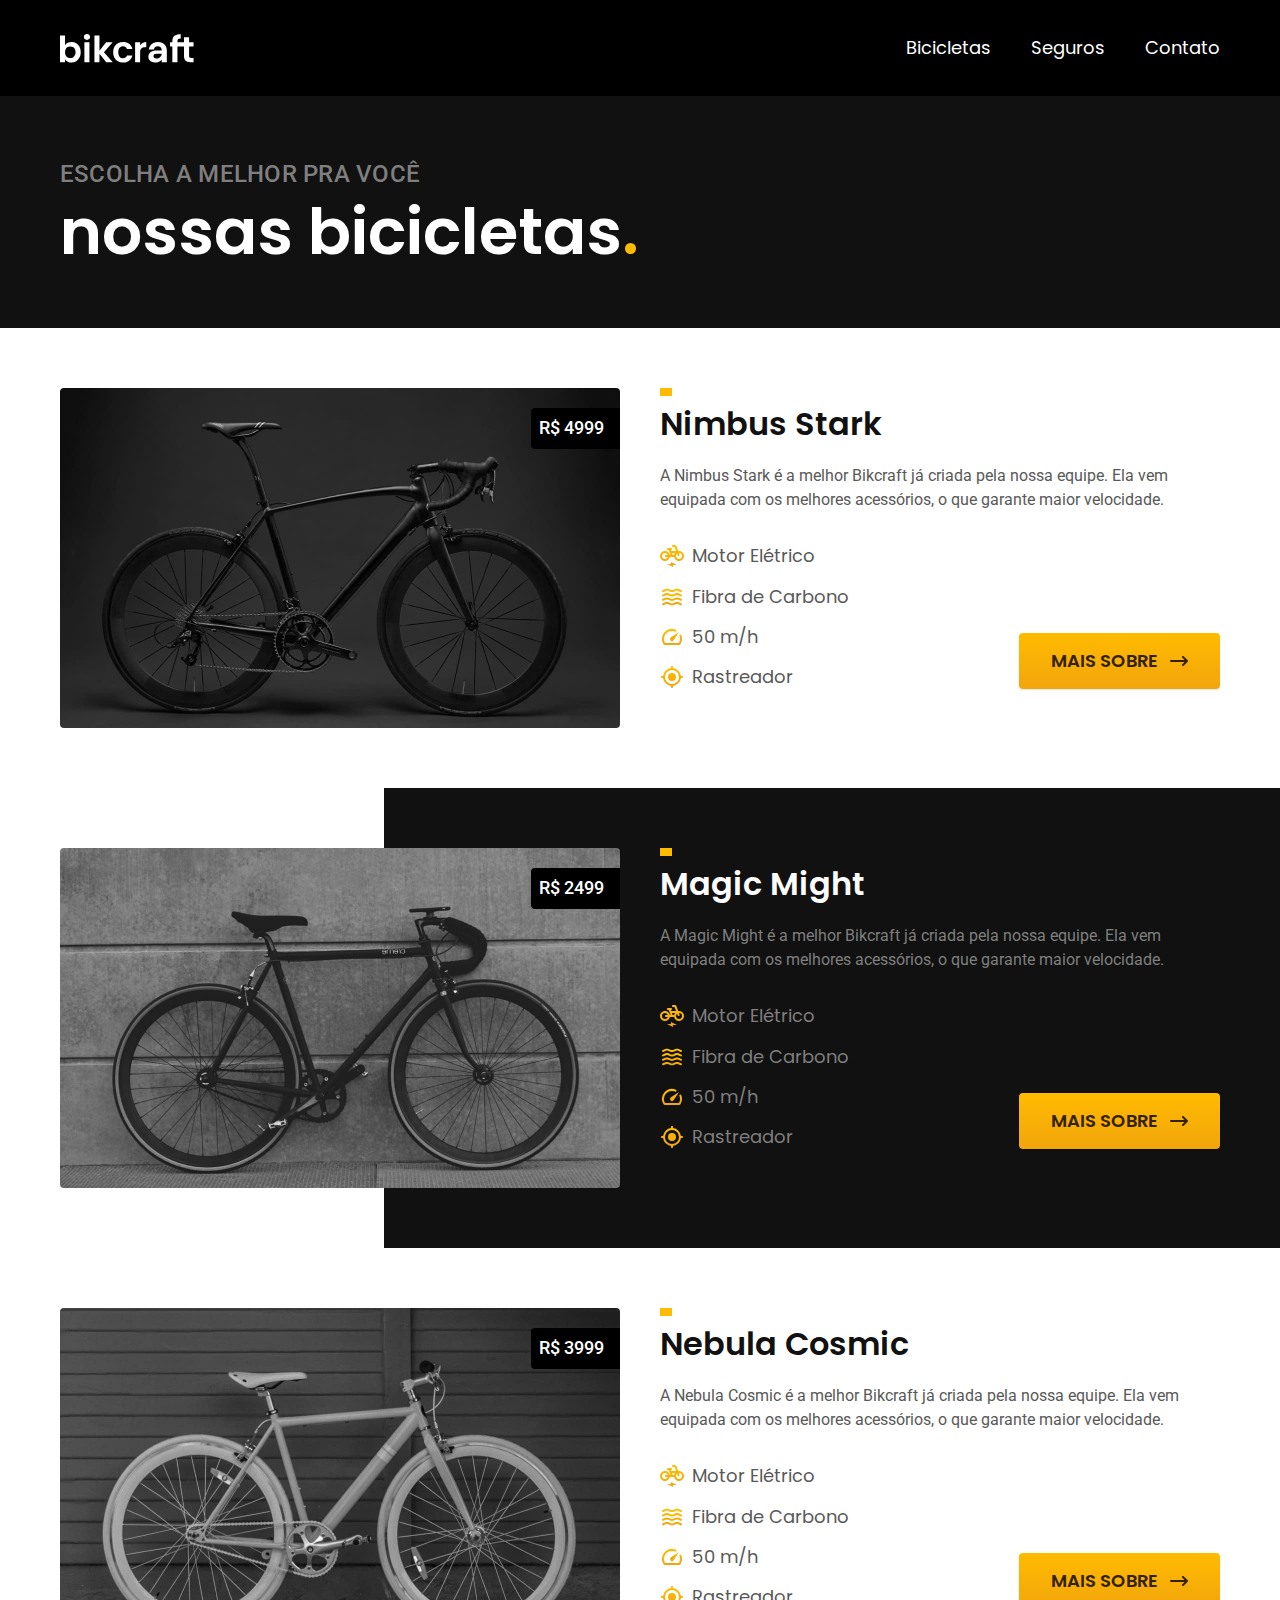
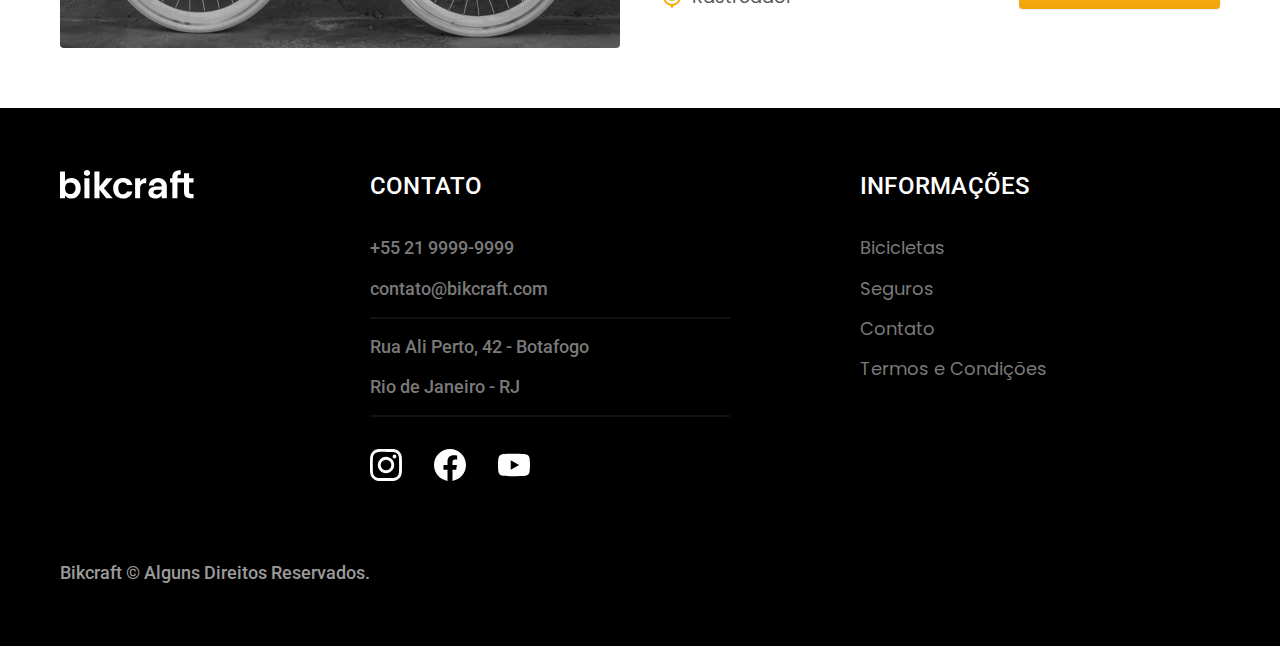
==== bicicletas.html @ 5fd65c80 "html e css" ====
<!DOCTYPE html>
<html lang="pt-BR">

<head>
  <meta charset="UTF-8">
  <meta name="viewport" content="width=device-width, initial-scale=1.0">
  <title>Bicicletas | Bikcraft</title>
  <meta name="description" content="Termos e Condições">

  <link rel="stylesheet" href="./css/style.css">

  <link rel="preconnect" href="https://fonts.googleapis.com">
  <link rel="preconnect" href="https://fonts.gstatic.com" crossorigin>
  <link href="https://fonts.googleapis.com/css2?family=Merriweather:ital,wght@1,900&family=Poppins:wght@400;600&family=Roboto:wght@400;500&display=swap" rel="stylesheet">
</head>

<body id="bicicletas">
  <header class="header-bg">
    <div class="header container">
      <a href="./"><img src="./img/bikcraft.svg" alt="Bikcraft"></a>
      <nav aria-label="primaria">
        <ul class="header-menu font-1-m cor-0">
          <li><a href="./bicicletas.html">Bicicletas</a></li>
          <li><a href="./seguros.html">Seguros</a></li>
          <li><a href="./contato.html">Contato</a></li>
        </ul>
      </nav>
    </div>
  </header>

  <main>
    <div class="titulo-bg">
      <div class="titulo container">
        <p class="font-2-l-b cor-5">Escolha a melhor pra você</p>
        <h1 class="font-1-xxl cor-0">nossas bicicletas<span class="cor-p1">.</span></h1>
      </div>
    </div>

    <div class="bicicletas container">
      <div class="bicicletas-imagem">
        <img src="./img/bicicletas/nimbus.jpg" alt="Bicicleta Preta">
        <span class="font-2-m cor-0">R$ 4999</span>
      </div>
      <div class="bicicletas-conteudo">
        <h2 class="font-1-xl">Nimbus Stark</h2>
        <p class="font-2-s cor-8">A Nimbus Stark é a melhor Bikcraft já criada pela nossa equipe. Ela vem equipada com os melhores acessórios, o que garante maior velocidade.</p>
        <ul class="font-1-m cor-8">
          <li>
            <img src="./img/icones/eletrica.svg" alt="">
            Motor Elétrico
          </li>
          <li>
            <img src="./img/icones/carbono.svg" alt="">
            Fibra de Carbono
          </li>
          <li>
            <img src="./img/icones/velocidade.svg" alt="">
            50 m/h
          </li>
          <li>
            <img src="./img/icones/rastreador.svg" alt="">
            Rastreador
          </li>
        </ul>
        <a class="botao seta" href="./bicicletas/nimbus.html">Mais Sobre</a>
      </div>
    </div>

    <div class="bicicletas-bg">
      <div class="bicicletas container">
        <div class="bicicletas-imagem">
          <img src="./img/bicicletas/magic.jpg" alt="Bicicleta Preta">
          <span class="font-2-m cor-0">R$ 2499</span>
        </div>
        <div class="bicicletas-conteudo">
          <h2 class="font-1-xl cor-0">Magic Might</h2>
          <p class="font-2-s cor-5">A Magic Might é a melhor Bikcraft já criada pela nossa equipe. Ela vem equipada com os melhores acessórios, o que garante maior velocidade.</p>
          <ul class="font-1-m cor-5">
            <li>
              <img src="./img/icones/eletrica.svg" alt="">
              Motor Elétrico
            </li>
            <li>
              <img src="./img/icones/carbono.svg" alt="">
              Fibra de Carbono
            </li>
            <li>
              <img src="./img/icones/velocidade.svg" alt="">
              50 m/h
            </li>
            <li>
              <img src="./img/icones/rastreador.svg" alt="">
              Rastreador
            </li>
          </ul>
        <a class="botao seta" href="./bicicletas/magic.html">Mais Sobre</a>
        </div>
      </div>
    </div>

    <div class="bicicletas container">
      <div class="bicicletas-imagem">
        <img src="./img/bicicletas/nebula.jpg" alt="Bicicleta Preta">
        <span class="font-2-m cor-0">R$ 3999</span>
      </div>
      <div class="bicicletas-conteudo">
        <h2 class="font-1-xl">Nebula Cosmic</h2>
        <p class="font-2-s cor-8">A Nebula Cosmic é a melhor Bikcraft já criada pela nossa equipe. Ela vem equipada com os melhores acessórios, o que garante maior velocidade.</p>
        <ul class="font-1-m cor-8">
          <li>
            <img src="./img/icones/eletrica.svg" alt="">
            Motor Elétrico
          </li>
          <li>
            <img src="./img/icones/carbono.svg" alt="">
            Fibra de Carbono
          </li>
          <li>
            <img src="./img/icones/velocidade.svg" alt="">
            50 m/h
          </li>
          <li>
            <img src="./img/icones/rastreador.svg" alt="">
            Rastreador
          </li>
        </ul>
        <a class="botao seta" href="./bicicletas/nebula.html">Mais Sobre</a>
      </div>
    </div>
  </main>

  <footer class="footer-bg">
    <div class="footer container">
      <img src="./img/bikcraft.svg" alt="Bikcraft">
      <div class="footer-contato">
        <h3 class="font-2-l-b cor-0">Contato</h3>
        <ul class="font-2-m cor-5">
          <li><a href="tel:+55 2199999999">+55 21 9999-9999</a></li>
          <li><a href="mailto:contato@bikcraft.com">contato@bikcraft.com</a></li>
          <li>Rua Ali Perto, 42 - Botafogo</li>
          <li>Rio de Janeiro - RJ</li>
        </ul>
        <div class="footer-redes">
          <a href="./">
            <img src="./img/redes/instagram.svg" alt="Instagram">
          </a>
          <a href="./">
            <img src="./img/redes/facebook.svg" alt="Facebook">
          </a>
          <a href="./">
            <img src="./img/redes/youtube.svg" alt="Youtube">
          </a>
        </div>
      </div>
      <div class="footer-informacoes">
        <h3 class="font-2-l-b cor-0">Informações</h3>
        <nav>
          <ul class="font-1-m cor-5">
            <li><a href="./bicicletas.html">Bicicletas</a></li>
            <li><a href="./seguros.html">Seguros</a></li>
            <li><a href="./contato.html">Contato</a></li>
            <li><a href="./termos.html">Termos e Condições</a></li>
          </ul>
        </nav>
      </div>
      <p class="footer-copy font-2-m cor-6">Bikcraft © Alguns Direitos Reservados.</p>
    </div>

  </footer>

</body>

</html>
---- css/style.css ----
@import "./global/global.css";
@import "./utilidades/tipografia.css";
@import "./utilidades/cores.css";

@import "./global/header.css";
@import "./global/footer.css";

/* Utilidades */
@import "./utilidades/componenentes.css";
@import "./utilidades/formulario.css";

/* Home */
@import "./home/introducao.css";
@import "./home/tecnologia.css";
@import "./home/parceiros.css";
@import "./home/depoimento.css";

/* Bicicletas */
@import "./bicicletas/bicicletas-lista.css";
@import "./bicicletas/bicicletas.css";

/* Bicicleta */
@import "./bicicleta/bicicleta.css";
@import "./bicicleta/seguro.css";

/* Seguros */
@import "./seguros/seguros.css";
@import "./seguros/vantagens.css";
@import "./seguros/perguntas.css";

/* Contato */
@import "./contato/contato.css";
@import "./contato/lojas.css";

/* Orçamento */
@import "./orcamento/orcamento.css";

/* Termos */
@import "./termos/termos.css";
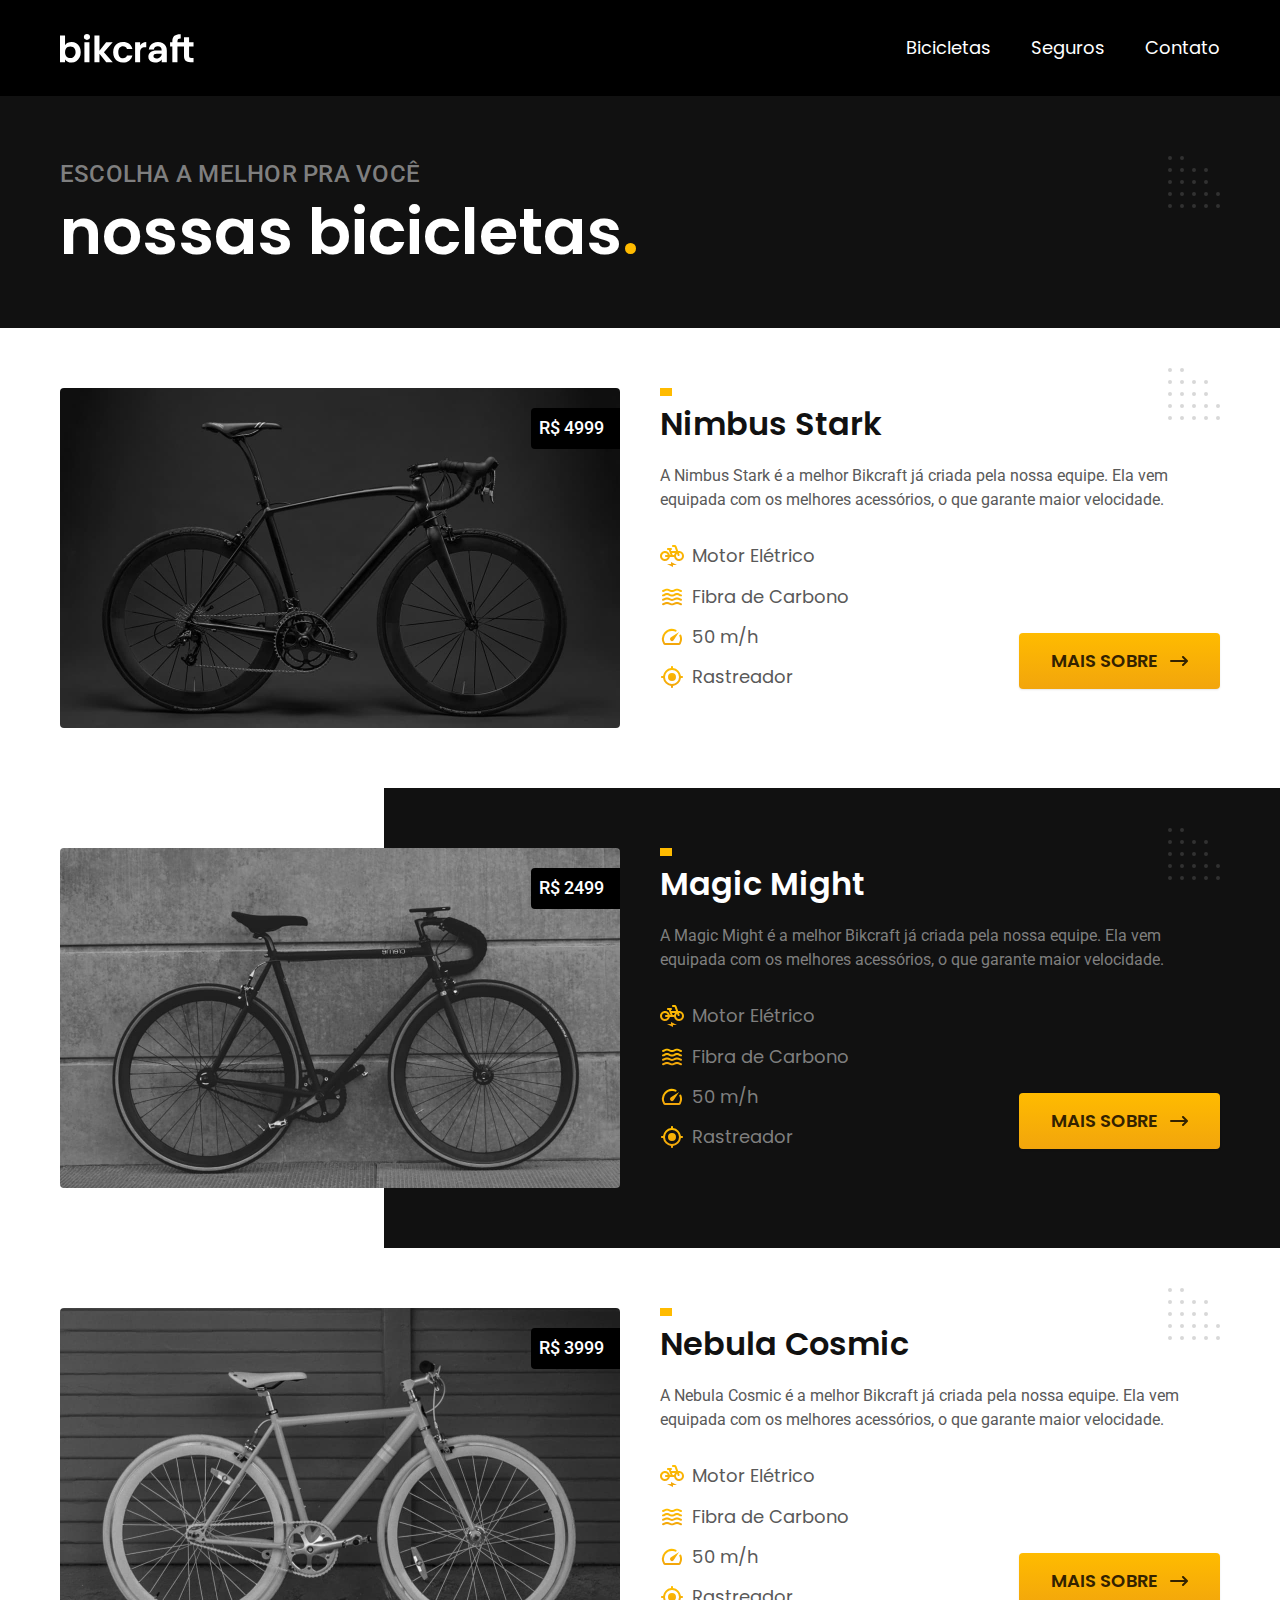
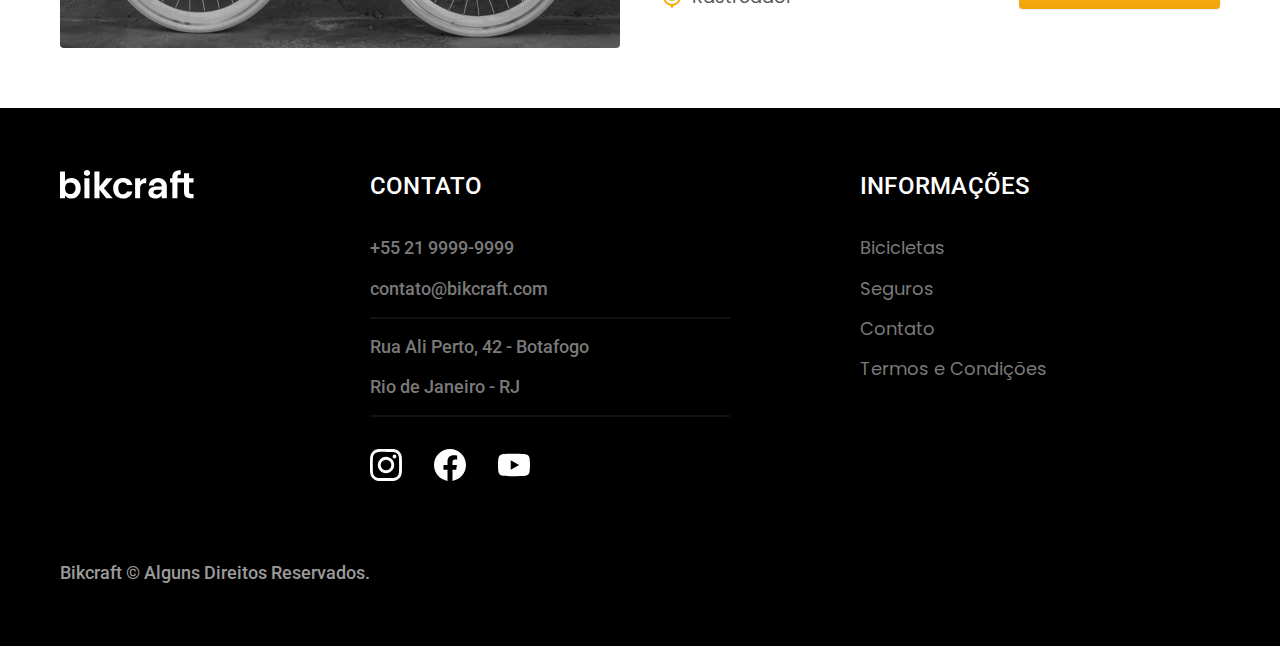
==== commit 1392dbbf: "decorção e otimizações" ====
--- a/bicicletas.html
+++ b/bicicletas.html
@@ -7,6 +7,7 @@
   <title>Bicicletas | Bikcraft</title>
   <meta name="description" content="Termos e Condições">
 
+  <link rel="preload" href="./css/style.css" as="style">
   <link rel="stylesheet" href="./css/style.css">
 
   <link rel="preconnect" href="https://fonts.googleapis.com">
@@ -17,7 +18,7 @@
 <body id="bicicletas">
   <header class="header-bg">
     <div class="header container">
-      <a href="./"><img src="./img/bikcraft.svg" alt="Bikcraft"></a>
+      <a href="./"><img src="./img/bikcraft.svg" width="136" height="32" alt="Bikcraft"></a>
       <nav aria-label="primaria">
         <ul class="header-menu font-1-m cor-0">
           <li><a href="./bicicletas.html">Bicicletas</a></li>
@@ -38,7 +39,7 @@
 
     <div class="bicicletas container">
       <div class="bicicletas-imagem">
-        <img src="./img/bicicletas/nimbus.jpg" alt="Bicicleta Preta">
+        <img src="./img/bicicletas/nimbus.jpg" width="1120" height="680" alt="Bicicleta Preta">
         <span class="font-2-m cor-0">R$ 4999</span>
       </div>
       <div class="bicicletas-conteudo">
@@ -46,19 +47,19 @@
         <p class="font-2-s cor-8">A Nimbus Stark é a melhor Bikcraft já criada pela nossa equipe. Ela vem equipada com os melhores acessórios, o que garante maior velocidade.</p>
         <ul class="font-1-m cor-8">
           <li>
-            <img src="./img/icones/eletrica.svg" alt="">
+            <img src="./img/icones/eletrica.svg" width="32" height="32" alt="">
             Motor Elétrico
           </li>
           <li>
-            <img src="./img/icones/carbono.svg" alt="">
+            <img src="./img/icones/carbono.svg" width="32" height="32" alt="">
             Fibra de Carbono
           </li>
           <li>
-            <img src="./img/icones/velocidade.svg" alt="">
+            <img src="./img/icones/velocidade.svg" width="32" height="32" alt="">
             50 m/h
           </li>
           <li>
-            <img src="./img/icones/rastreador.svg" alt="">
+            <img src="./img/icones/rastreador.svg" width="32" height="32" alt="">
             Rastreador
           </li>
         </ul>
@@ -69,7 +70,7 @@
     <div class="bicicletas-bg">
       <div class="bicicletas container">
         <div class="bicicletas-imagem">
-          <img src="./img/bicicletas/magic.jpg" alt="Bicicleta Preta">
+          <img src="./img/bicicletas/magic.jpg" width="1120" height="680" alt="Bicicleta Preta">
           <span class="font-2-m cor-0">R$ 2499</span>
         </div>
         <div class="bicicletas-conteudo">
@@ -77,23 +78,23 @@
           <p class="font-2-s cor-5">A Magic Might é a melhor Bikcraft já criada pela nossa equipe. Ela vem equipada com os melhores acessórios, o que garante maior velocidade.</p>
           <ul class="font-1-m cor-5">
             <li>
-              <img src="./img/icones/eletrica.svg" alt="">
+              <img src="./img/icones/eletrica.svg" width="32" height="32" alt="">
               Motor Elétrico
             </li>
             <li>
-              <img src="./img/icones/carbono.svg" alt="">
+              <img src="./img/icones/carbono.svg" width="32" height="32" alt="">
               Fibra de Carbono
             </li>
             <li>
-              <img src="./img/icones/velocidade.svg" alt="">
+              <img src="./img/icones/velocidade.svg" width="32" height="32" alt="">
               50 m/h
             </li>
             <li>
-              <img src="./img/icones/rastreador.svg" alt="">
+              <img src="./img/icones/rastreador.svg" width="32" height="32" alt="">
               Rastreador
             </li>
           </ul>
-        <a class="botao seta" href="./bicicletas/magic.html">Mais Sobre</a>
+          <a class="botao seta" href="./bicicletas/magic.html">Mais Sobre</a>
         </div>
       </div>
     </div>
@@ -108,19 +109,19 @@
         <p class="font-2-s cor-8">A Nebula Cosmic é a melhor Bikcraft já criada pela nossa equipe. Ela vem equipada com os melhores acessórios, o que garante maior velocidade.</p>
         <ul class="font-1-m cor-8">
           <li>
-            <img src="./img/icones/eletrica.svg" alt="">
+            <img src="./img/icones/eletrica.svg" width="32" height="32"alt="">
             Motor Elétrico
           </li>
           <li>
-            <img src="./img/icones/carbono.svg" alt="">
+            <img src="./img/icones/carbono.svg" width="32" height="32" alt="">
             Fibra de Carbono
           </li>
           <li>
-            <img src="./img/icones/velocidade.svg" alt="">
+            <img src="./img/icones/velocidade.svg" width="32" height="32" alt="">
             50 m/h
           </li>
           <li>
-            <img src="./img/icones/rastreador.svg" alt="">
+            <img src="./img/icones/rastreador.svg" width="32" height="32" alt="">
             Rastreador
           </li>
         </ul>
@@ -131,7 +132,7 @@
 
   <footer class="footer-bg">
     <div class="footer container">
-      <img src="./img/bikcraft.svg" alt="Bikcraft">
+      <img src="./img/bikcraft.svg" width="136" height="32"alt="Bikcraft">
       <div class="footer-contato">
         <h3 class="font-2-l-b cor-0">Contato</h3>
         <ul class="font-2-m cor-5">
@@ -142,13 +143,13 @@
         </ul>
         <div class="footer-redes">
           <a href="./">
-            <img src="./img/redes/instagram.svg" alt="Instagram">
+            <img src="./img/redes/instagram.svg" width="32" height="32" alt="Instagram">
           </a>
           <a href="./">
-            <img src="./img/redes/facebook.svg" alt="Facebook">
+            <img src="./img/redes/facebook.svg" width="32" height="32" alt="Facebook">
           </a>
           <a href="./">
-            <img src="./img/redes/youtube.svg" alt="Youtube">
+            <img src="./img/redes/youtube.svg" width="32" height="32" alt="Youtube">
           </a>
         </div>
       </div>
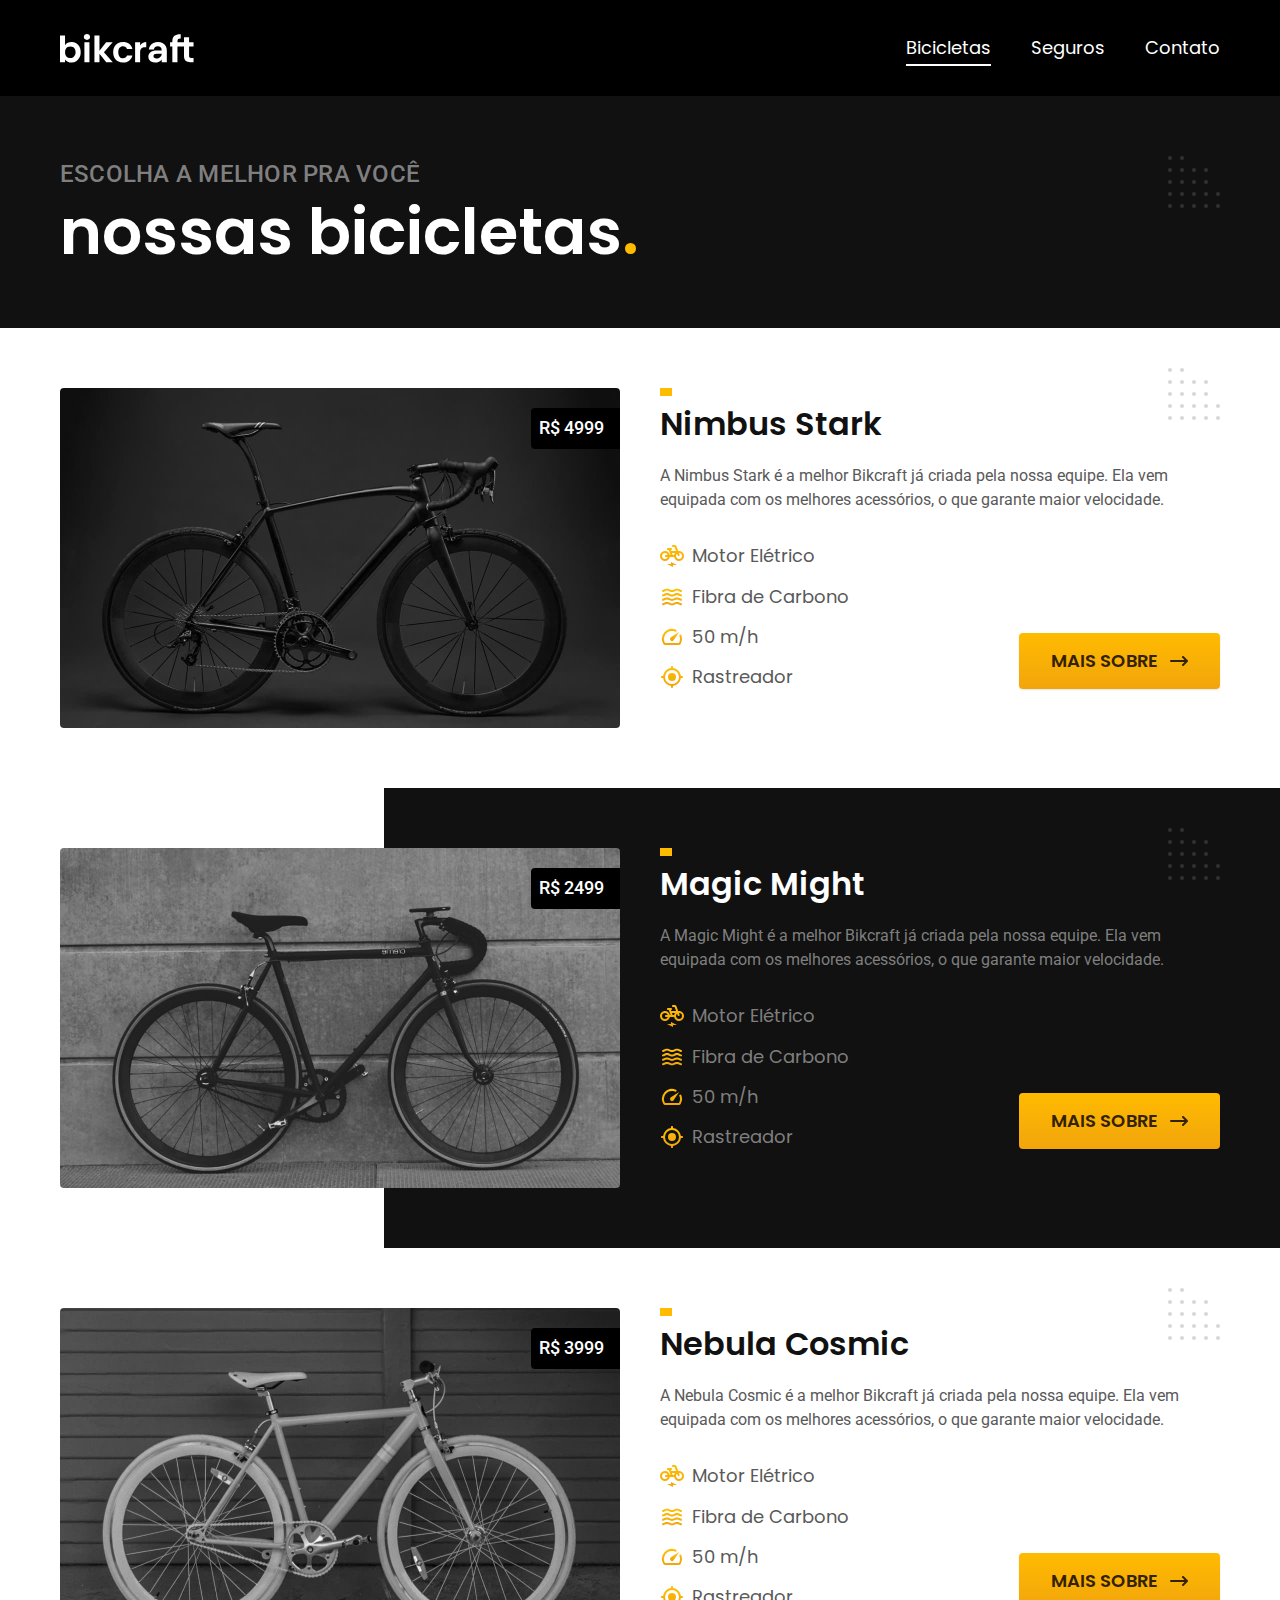
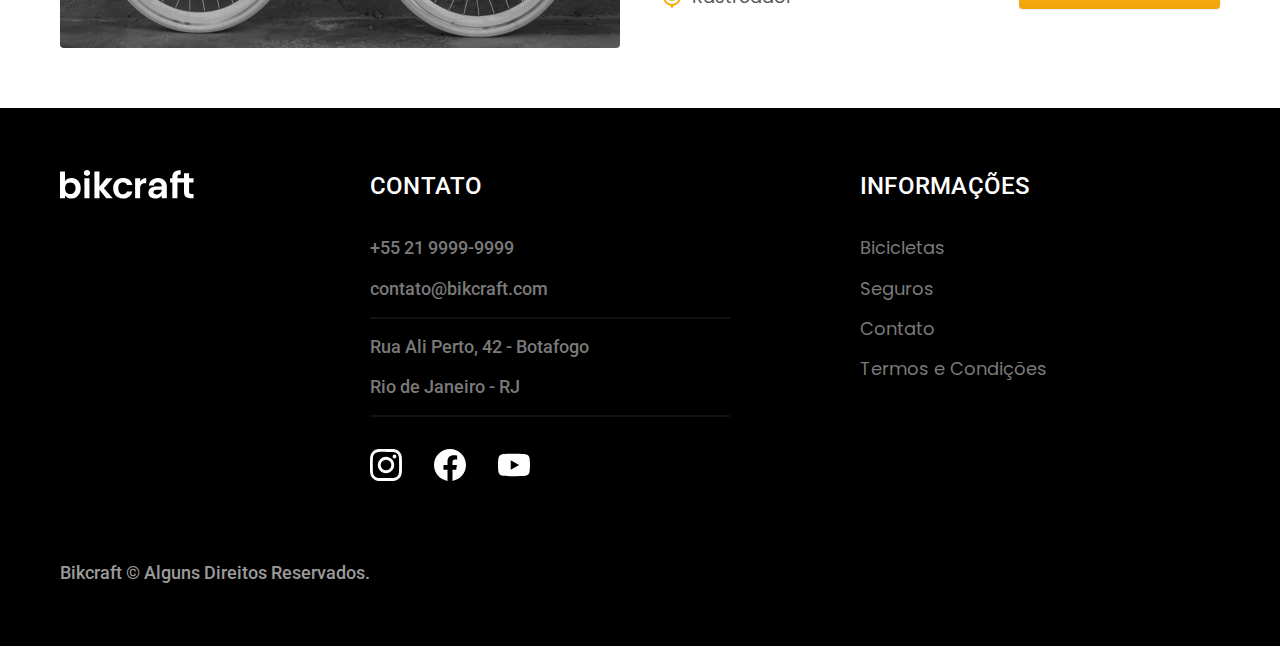
==== commit e84ef7dd: "otimizado para produção" ====
--- a/bicicletas.html
+++ b/bicicletas.html
@@ -7,12 +7,14 @@
   <title>Bicicletas | Bikcraft</title>
   <meta name="description" content="Termos e Condições">
 
-  <link rel="preload" href="./css/style.css" as="style">
-  <link rel="stylesheet" href="./css/style.css">
+  <link rel="icon" href="./favicon.svg" type="image/svg+xml">
+  <link rel="preload" href="./css/style.min.css" as="style">
+  <link rel="stylesheet" href="./css/style.min.css">
 
   <link rel="preconnect" href="https://fonts.googleapis.com">
   <link rel="preconnect" href="https://fonts.gstatic.com" crossorigin>
   <link href="https://fonts.googleapis.com/css2?family=Merriweather:ital,wght@1,900&family=Poppins:wght@400;600&family=Roboto:wght@400;500&display=swap" rel="stylesheet">
+  <script>document.documentElement.classList.add('js');</script>
 </head>
 
 <body id="bicicletas">
@@ -109,7 +111,7 @@
         <p class="font-2-s cor-8">A Nebula Cosmic é a melhor Bikcraft já criada pela nossa equipe. Ela vem equipada com os melhores acessórios, o que garante maior velocidade.</p>
         <ul class="font-1-m cor-8">
           <li>
-            <img src="./img/icones/eletrica.svg" width="32" height="32"alt="">
+            <img src="./img/icones/eletrica.svg" width="32" height="32" alt="">
             Motor Elétrico
           </li>
           <li>
@@ -132,7 +134,7 @@
 
   <footer class="footer-bg">
     <div class="footer container">
-      <img src="./img/bikcraft.svg" width="136" height="32"alt="Bikcraft">
+      <img src="./img/bikcraft.svg" width="136" height="32" alt="Bikcraft">
       <div class="footer-contato">
         <h3 class="font-2-l-b cor-0">Contato</h3>
         <ul class="font-2-m cor-5">
@@ -169,6 +171,7 @@
 
   </footer>
 
+  <script src="./js/script.js"></script>
 </body>
 
 </html>--- a/css/style.min.css
+++ b/css/style.min.css
@@ -0,0 +1 @@
+body{margin:0;padding:0;font-family:Arial,Helvetica,sans-serif;color:#111}blockquote,dd,h1,h2,h3,h4,p,ul{margin:0}ul{padding:0;list-style:none}a{text-decoration:none;color:inherit}img{display:block;max-width:100%;height:auto}img[src$=".jpg"]{border-radius:4px}.font-1-xs{font:400 0.75rem/1.35 Poppins,sans-serif}.font-2-xs{font:400 0.875rem/1.43 Roboto,sans-serif}.font-1-s{font:400 1rem/1.5 Poppins,sans-serif}.font-2-s{font:400 1rem/1.5 Roboto,sans-serif}.font-1-m,.font-1-m-b{font:400 1.125rem/1.35 Poppins,sans-serif}.font-1-m-b{font-weight:600}.font-2-m{font:500 1.125rem/1.35 Roboto,sans-serif}.font-1-l{font:400 1.5rem/1.5 Poppins,sans-serif}.font-2-l,.font-2-l-b{font:400 1.5rem/1.5 Roboto,sans-serif}.font-2-l-b{font-weight:500;letter-spacing:.015rem;text-transform:uppercase}.font-1-xl{font:600 2rem/1.25 Poppins,sans-serif}.font-2-xl{font:500 2rem/1.25 Roboto,sans-serif}.font-1-xxl{font:600 4rem/1.125 Poppins,sans-serif}@media(max-width:1200px){.font-1-xxl{font-size:3rem}.font-2-l{font-size:1.125rem}}@media(max-width:800px){.font-1-xxl{font-size:2rem}.font-1-xl,.font-2-xl{font-size:1.5rem}}:root{--cor-0:#ffffff;--cor-1:#F7F7F7;--cor-2:#EDEDED;--cor-3:#DEDEDE;--cor-4:#CCCCCC;--cor-5:#B2B2B2;--cor-6:#9B9B9B;--cor-7:#717171;--cor-8:#595959;--cor-9:#404040;--cor-10:#2E2E2E;--cor-11:#111111;--cor-12:#000000;--cor-p1:#FFBB00;--cor-p2:#E5A40B;--cor-p3:#A66E00;--cor-p4:#664400;--cor-p5:#332200}.cor-0{color:#fff}.cor-1{color:#f7f7f7}.cor-2{color:#ededed}.cor-3{color:#dedede}.cor-4{color:#ccc}.cor-5{color:#b2b2b2b2}.cor-6{color:#9b9b9b}.cor-7{color:#717171}.cor-8{color:#595959}.cor-9{color:#404040}.cor-10{color:#2e2e2e}.cor-11{color:#111}.cor-12{color:#000}.cor-p1{color:#fb0}.cor-p2{color:#e5a40b}.cor-p3{color:#a66e00}.cor-p4{color:#640}.cor-p5{color:#320}.header-bg{background-color:var(--cor-12)}.header{display:flex;flex-wrap:wrap;gap:20px;justify-content:space-between;align-items:center;padding-top:20px;padding-bottom:20px}.header-menu{display:flex;flex-wrap:wrap;gap:40px}.header-menu a{display:inline-block;padding:16px 0;position:relative}.header-menu a::after{content:"";display:block;height:2px;width:0;background:var(--cor-0);margin-top:4px;transition:.3s;position:absolute}.header-menu a.ativo::after,.header-menu a:hover::after{width:100%}@media (max-width:800px){.header-menu{gap:20px}.header-menu a{background:var(--cor-11);padding:12px 16px;border-radius:4px}.header-menu a:hover{background-color:var(--cor-10)}.header-menu a::after{display:none}}@media (max-width:600px){.header-menu{gap:12px}.header-menu a{padding:8px 12px;font-size:14px}}.footer-bg{background-color:var(--cor-12)}.footer{display:grid;grid-template-columns:3fr 5fr 4fr;gap:40px;padding-top:60px;padding-bottom:60px}.footer h3{margin-bottom:32px}.footer-contato ul{margin-bottom:32px}.footer-contato li:nth-child(2n):after{content:'';display:block;max-width:360px;height:2px;background:var(--cor-11);margin-top:16px}.footer li{margin-bottom:16px}.footer-redes{display:flex;gap:32px}.footer a:hover{color:var(--cor-0)}.footer-copy{grid-column:1/-1;margin-top:40px}@media(max-width:800px){.footer>img{display:none}.footer{grid-template-columns:1fr 1fr}}@media(max-width:600px){.footer{grid-template-columns:1fr;gap:60px}.footer-copy{margin-top:0}}.container{box-sizing:border-box;max-width:1200px;padding-left:20px;padding-right:20px;margin-left:auto;margin-right:auto}.botao{padding:16px 32px;display:inline-block;background:linear-gradient(#fb0,#f2a50c);border-radius:4px;box-shadow:0 1px 2px rgba(0,0,0,.1);text-transform:uppercase;color:var(--cor-p5);font:600 1.125rem/1.35 Poppins,sans-serif;max-width:max-content;border:none;cursor:pointer}.botao:hover{background:linear-gradient(#ffb60d,#e59317)}.botao.secundario{background:var(--cor-10);color:var(--cor-2)}.botao.secundario:hover{background:var(--cor-9)}.botao.seta{display:flex;align-items:center}.botao.seta::after{content:'';display:inline-block;width:18px;height:10px;margin-left:12px;background:url(../img/icones/seta.svg);transition:transform .2s}.botao.seta:hover::after{transform:translateX(4px)}@media (max-width:600px){.botao{padding:12px 16px;font-size:1rem}}.link{display:inline-block;color:var(--cor-p1);font:500 1.5rem/1.5 Poppins,sans-serif;text-transform:uppercase}.link::after{content:"";display:block;width:100%;height:4px;background-color:currentColor}.link:hover{color:var(--cor-0)}.titulo-bg{background-color:var(--cor-11);padding-top:60px;padding-bottom:60px}.titulo{background:url("../img/dec/top-right.svg") no-repeat top right 20px}.titulo p{margin-bottom:4px}@media(max-width:800px){.titulo-bg{padding-top:40px;padding-bottom:40px}.titulo p{font-size:1rem;text-transform:lowercase;font-weight:400}}.form{display:grid;grid-template-columns:1fr 1fr;gap:20px}.form label{display:block;font:400 1rem/1.5 Poppins,sans-serif;margin-bottom:4px}.col-2{grid-column:span 2}.form input[type=email],.form input[type=text],.form textarea{font:400 1rem/1.5 Roboto,sans-serif;background:var(--cor-1);border:1px solid var(--cor-2);padding:12px;border-radius:4px;width:100%;box-sizing:border-box}.form input[type=email]:focus,.form input[type=text]:focus,.form textarea:focus{outline:0;border-color:var(--cor-p1);background:var(--cor-0);box-shadow:0 0 0 2px var(#fea)}@media(max-width:600px){.form{grid-template-columns:1fr}.form .col-2{grid-column:1}}.js .fadeInDown{transform:translate3d(0,-20px,0)}.js .fadeInUp{transform:translate3d(0,20px,0)}.js .fadeInRight{transform:translate3d(20px,0,0)}.js .fadeInLeft{transform:translate3d(-20px,0,0)}.js [data-anime]{opacity:0}.js .anime{opacity:1;transform:none;transition:transform .8s,opacity .8s}.introducao-bg{background:var(--cor-12) url(../img/dec/bottom-left.svg) no-repeat bottom 160px left 20px;box-shadow:inset 0 -120px #fff}.introducao{display:grid;grid-template-columns:1fr 1fr;gap:0 40px}.introducao-conteudo{align-self:end;padding-bottom:200px}.introducao img{width:100%;height:100%;object-fit:cover;border-radius:4px}.introducao h1{margin-bottom:32px}.introducao p{margin-bottom:20px}@media(max-width:800px){.introducao-bg{background:var(--cor-11);padding-top:40px;box-shadow:inset 0 -60px var(--cor-0)}.introducao{grid-template-columns:1fr;gap:32px}.introducao-conteudo{padding-bottom:0}.introducao h1{margin-bottom:16px}.introducao img{height:300px;width:100%}}.tecnologia-bg{background-color:var(--cor-11);box-shadow:inset 0 80px var(--cor-0),inset 0 -80px var(--cor-0)}.tecnologia{display:grid;grid-template-columns:1fr 1fr;gap:40px}.tecnologia-imagem img{width:100%;height:100%;object-fit:cover;object-position:left}.tecnologia-conteudo{padding-top:160px;padding-bottom:160px}.tecnologia-conteudo>span{display:block;margin-bottom:20px}.tecnologia-conteudo h2{margin-bottom:32px}.tecnologia-conteudo>p{margin-bottom:20px}.tecnologia a{margin-bottom:80px}.tecnologia-vantagens{display:flex;gap:40px}.tecnologia-vantagens h3{margin-bottom:8px;width:max-content}.tecnologia-vantagens img{width:24px;margin-bottom:8px}@media(max-width:800px){.tecnologia-bg{box-shadow:initial}.tecnologia{grid-template-columns:1fr}.tecnologia-conteudo{padding-top:60px;padding-bottom:60px}.tecnologia-imagem{display:none}.tecnologia a{margin-bottom:60px}}@media(max-width:600px){.tecnologia-vantagens{flex-direction:column}}.parceiros{padding-top:60px;padding-bottom:120px}.parceiros h2{margin-bottom:60px}.parceiros ul{padding:0 20px;max-width:1400px;display:grid;grid-template-columns:repeat(4,1fr);margin:0 auto}.parceiros li{display:flex;padding:32px;border-left:2px solid var(--cor-2)}.parceiros li:first-child,.parceiros li:nth-child(5){border-left:none}.parceiros li:nth-child(n+5){border-top:2px solid var(--cor-2)}.parceiros img{margin:auto}@media (max-width:800px){.parceiros{padding-bottom:60px}.parceiros li{padding:20px}.parceiros h2{margin-bottom:20px}.parceiros ul{grid-template-columns:repeat(2,1fr)}.parceiros li:nth-child(n+3){border-top:2px solid var(--cor-2)}.parceiros li:nth-child(odd){border-left:none}}.depoimento{display:grid;grid-template-columns:1fr 1fr;background-color:var(--cor-p1);overflow:hidden}.depoimento img{width:100%;height:100%;object-fit:cover;border-radius:0}.depoimento-conteudo{padding:40px 40px 80px 80px;align-self:end;background:url("../img/dec/bottom-right-p.svg") no-repeat bottom 40px right 40px}.depoimento-conteudo p{max-width:32ch;font-family:Merriweather,serif;font-style:italic;font-weight:900;margin-bottom:32px;position:relative}.depoimento p::after,.depoimento p::before{font-size:5rem;color:var(--cor-p2);position:absolute}.depoimento p::before{content:"“";left:-50px;top:-20px}.depoimento p::after{content:'”'}@media(min-width:1200px){.depoimento img{max-height:520px}}@media(max-width:800px){.depoimento{grid-template-columns:1fr;text-align:center}.depoimento img{max-height:200px}.depoimento-conteudo{padding:40px 20px;justify-self:center}}.bicicletas-lista{padding-top:60px;padding-bottom:120px}.bicicletas-lista h2{margin-bottom:40px}.bicicletas-lista ul{display:flex;gap:40px;padding:0 20px 20px 20px;max-width:1440px;margin-left:auto;margin-right:auto;overflow-x:auto}#bicicleta .bicicletas-lista ul{padding:0 0 20px 0}.bicicletas-lista li{min-width:280px}.bicicletas-lista a{display:block}.bicicletas-lista img{margin-bottom:16px}.bicicletas-lista h3{margin-bottom:8px;display:flex;align-items:center}.bicicletas-lista h3::before{content:"";background-color:var(--cor-p1);height:8px;width:12px;display:inline-block;margin-right:8px;transition:width .2s}.bicicletas-lista a:hover h3::before{width:24px}.bicicletas-lista li span{padding-left:20px}@media(max-width:800px){.bicicletas-lista{padding-bottom:60px}.bicicletas-lista ul{gap:20px}}.bicicletas-bg{background:linear-gradient(to right,var(--cor-0) 30%,var(--cor-11) 0)}.bicicletas{display:grid;grid-template-columns:1fr 1fr;gap:40px;padding-top:60px;padding-bottom:60px;background:url("../img/dec/top-right.svg") no-repeat top 40px right 20px}.bicicletas-imagem{position:relative}.bicicletas-imagem span{display:inline-block;background:var(--cor-12);padding:8px 16px 8px 8px;position:absolute;top:20px;right:0;border-radius:4px 0 0 4px}.bicicletas-conteudo{display:grid;grid-template-columns:1fr auto;align-content:start}.bicicletas h2,.bicicletas p{grid-column:1/-1}.bicicletas h2{margin-bottom:20px}.bicicletas h2::before{content:'';display:block;width:12px;height:8px;background:var(--cor-p1);margin-bottom:8px}.bicicletas p{margin-bottom:32px}.bicicletas a{place-self:end}.bicicletas li{display:flex;align-items:center}.bicicletas-conteudo img{width:24px;margin-right:8px}.bicicletas li+li{margin-top:16px}@media(max-width:800px){.bicicletas-bg{background:var(--cor-11)}.bicicletas{grid-template-columns:1fr;gap:20px;padding-top:40px;padding-bottom:40px}}@media(max-width:600px){.bicicletas-conteudo{grid-template-columns:1fr}.bicicletas ul{font-size:1rem;margin-bottom:32px}.bicicletas a{place-self:start}}.bicicleta{display:grid;grid-template-columns:1fr 1fr;align-items:start;gap:40px;padding-top:60px;padding-bottom:60px}#bicicleta .titulo p{text-transform:uppercase}.bicicleta-imagens{display:flex;flex-wrap:wrap;gap:20px}.bicicleta-imagens img{flex:1;min-width:200px}.bicicleta-imagens img:first-child{min-width:100%}.bicicleta-conteudo>P{margin-bottom:32px}.bicicleta-comprar{display:grid;grid-template-columns:max-content auto;align-items:center;justify-items:start;gap:8px 12px;margin-bottom:40px}.bicicleta-comprar a{grid-row:span 2}.bicicleta-comprar span{display:flex;align-items:center;background-color:var(--cor-12);gap:8px;padding:4px 8px;border-radius:4px}.bicicleta-conteudo h2{text-transform:uppercase;letter-spacing:.015em;margin-bottom:12px}.bicicleta-ficha,.bicicleta-informacoes{padding:32px;background-color:var(--cor-12);border-radius:4px}.bicicleta-informacoes{margin-bottom:40px;display:grid;grid-template-columns:1fr 1fr;gap:32px}.bicicleta-informacoes img{width:24px;margin-bottom:8px}.bicicleta-informacoes h3{margin-bottom:8px}.bicicleta-ficha li{padding:4px 0;display:flex;justify-content:space-between;border-bottom:1px solid var(--cor-11)}.bicicleta-ficha li:last-child{border-bottom:none}.bicicleta-ficha span{color:var(--cor-6)}@media(max-width:800px){.bicicleta{grid-template-columns:1fr;padding-top:40px;padding-bottom:40px}.bicicleta-imagens{grid-row:2}}@media(max-width:400px){.bicicleta-comprar{grid-template-columns:1fr}.bicicleta-informacoes{grid-template-columns:1fr}}.seguro-bg{background-color:var(--cor-11);box-shadow:inset 0 120px var(--cor-0),inset 0 -120px var(--cor-12)}.seguro{display:grid;grid-template-columns:1fr 1fr;gap:40px}.seguro-imagem img{width:100%;height:100%;object-fit:cover}.seguro-conteudo{padding-top:180px;padding-bottom:180px}.seguro h2{margin-bottom:32px}.seguro p{margin-bottom:20px}@media(max-width:800px){.seguro-bg{box-shadow:inset 0 -160px var(--cor-12)}.seguro{grid-template-columns:1fr}.seguro-conteudo{grid-row:1;padding-top:40px;padding-bottom:0}}.seguros-bg{background-color:var(--cor-11)}.seguros{padding-top:60px;padding-bottom:60px;display:grid;grid-template-columns:1fr 1fr;gap:40px;align-items:center}#seguros .seguros{padding-top:0}.seguros h2{grid-column:1/-1}.seguros-item{background-color:var(--cor-12);padding:32px 32px 32px 60px;display:grid;grid-template-columns:1fr auto;border-radius:4px}.seguros-item h3{margin-bottom:40px}.seguros-item span{grid-column:2;display:block;text-align:right}.seguros-item ul{grid-column:1/-1;margin-bottom:32px}.seguros-item li{display:flex;align-items:center;position:relative}.seguros-item li+li{margin-top:20px}.seguros-item li::before{content:'';display:inline-block;width:13px;height:9px;background-image:url("../img/icones/lista.svg");position:absolute;left:-21px}.seguros-item a{grid-column:1/-1}@media(max-width:800px){.seguros{grid-template-columns:1fr}}.vantagens-bg{background-color:var(--cor-12)}.vantagens{padding-top:120px;padding-bottom:120px}.vantagens h2{margin-bottom:60px}.vantagens ul{display:grid;grid-template-columns:repeat(auto-fit,minmax(280px,max-content));gap:40px 80px}.vantagens h3,.vantagens img{margin-bottom:8px}@media(max-width:800px){.vantagens{padding-top:60px;padding-bottom:60px}.vantagens h2{margin-bottom:40px}.vantagens ul{gap:20px}}.perguntas{padding-top:120px;padding-bottom:120px}.perguntas h2{margin-bottom:60px}.perguntas dl>div{padding:20px;border-radius:4px}.perguntas dl>div:nth-child(odd){background-color:var(--cor-2)}.perguntas button{display:grid;grid-template-columns:auto 1fr auto;align-items:center;gap:8px;cursor:pointer;border:none;background:0 0;width:100%;text-align:left}.perguntas button::before{content:"";display:inline-block;width:12px;height:8px;background-color:var(--cor-p1)}.perguntas button::after{content:"";display:inline-block;width:14px;height:6px;background:url(../img/icones/seta-abrir.svg);transition:.3s}.perguntas button:hover::after,.perguntas button[aria-expanded=true]::after{transform:rotate(180deg)}.js .perguntas dd{display:none}.js .perguntas dd.ativa{display:block}.perguntas dd{padding-left:20px;padding-top:16px;max-width:80ch}@media (max-width:800px){.perguntas{padding-top:60px;padding-bottom:60px}.perguntas h2{margin-bottom:40px}}#contato{background:linear-gradient(var(--cor-11) 600px,var(--cor-1) 0)}.contato{display:grid;grid-template-columns:5fr 7fr}.contato-dados,.contato-formulario{padding:60px;box-shadow:0 1px 2px rgba(0,0,0,.1)}.contato-dados{background:var(--cor-12);border-radius:5px 0 0 5px;background:var(--cor-0) url("../img/dec/bottom-left.svg") no-repeat bottom 20px left 20px}.contato-formulario{border-radius:0 5px 5px 0;background:var(--cor-0) url("../img/dec/bottom-right.svg") no-repeat bottom 20px right 20px}.contato-dados h2{margin-bottom:60px}.contato-endereco{margin-bottom:32px;padding-left:28px;background:url("../img/icones/local.svg") no-repeat 0 2px}.contato-endereco p{margin-bottom:8px}.contato-meio a{display:block;max-width:max-content;margin-bottom:8px;padding-left:28px}.contato-meio a:hover{color:var(--cor-0)}.contato-meio a:first-child{background:url("../img/icones/email.svg") no-repeat 0 2px}.contato-meio a:nth-child(2){margin-bottom:32px}.contato-meio a:nth-child(3){background:url("../img/icones/telefone.svg") no-repeat 0 2px;margin-bottom:60px}.contato-redes{display:flex;gap:32px;padding-left:28px}@media (max-width:800px){.contato{grid-template-columns:1fr}.contato-dados,.contato-formulario{padding:20px}.contato-dados{border-radius:5px 5px 0 0;background:var(--cor-12)}.contato-formulario{border-radius:0 0 5px 5px}.contato-dados h2,.contato-meio a:nth-child(3){margin-bottom:32px}.contato-redes{margin-bottom:12px}}.lojas{display:grid;grid-template-columns:1fr 1fr;padding-top:120px;padding-bottom:120px}.lojas h2{grid-column:1/-1;margin-bottom:60px}.lojas img{border-radius:4px 4px 0 0}.lojas-item{border-radius:4px;background:var(--cor-0);box-shadow:0 1px 2px rgba(0,0,0,.1)}.lojas-conteudo{display:grid;grid-template-columns:1fr 1fr;gap:32px 16px;padding:32px}.lojas-conteudo h3,.lojas-tempo{grid-column:1/-1}.lojas-dados{display:grid;gap:8px;border-left:2px solid var(--cor-2);padding-left:12px}.lojas-tempo{display:flex;align-items:center;gap:8px}@media(max-width:800px){.lojas{gap:20px;padding-top:60px;padding-bottom:60px}.lojas h2{margin-bottom:32px}.lojas-conteudo{grid-template-columns:1fr}}@media(max-width:600px){.lojas{grid-template-columns:1fr}}#orcamento{background:linear-gradient(var(--cor-11) 600px,var(--cor-1) 0)}.orcamento{display:grid;grid-template-columns:5fr 7fr;padding-bottom:120px}.orcamento h2{text-transform:uppercase;position:relative;display:flex;align-items:center}.orcamento h2::before{content:"";display:inline-block;width:4px;height:8px;background-color:var(--cor-p1);position:absolute;left:-12px}.orcamento-dados,.orcamento-produto{padding:60px;box-shadow:0 1px 2px rgba(0,0,0,.1)}.orcamento-produto{border-radius:5px 0 0 5px;background:var(--cor-12) url("../img/dec/bottom-left.svg") no-repeat bottom 20px left 20px;display:grid;grid-template-columns:1fr 1fr;gap:20px;align-content:start}.orcamento-produto>*{grid-column:1/-1}.orcamento-produto>label{grid-column:initial}.orcamento-produto label{font:400 1rem/1.5 Poppins,sans-serif;color:var(--cor-4);background-color:var(--cor-10);display:grid;grid-template-columns:auto 1fr auto;align-items:center;padding:12px 16px;border-radius:4px;cursor:pointer;border:1px solid var(--cor-10)}.orcamento-produto input:checked+label{background:var(--cor-0);color:var(--cor-11)}.orcamento-produto label::before{content:'';display:inline-block;box-sizing:border-box;width:12px;height:12px;border:1px solid var(--cor-6);border-radius:50%;margin-right:8px}.orcamento-produto input:checked+label::before{border-color:var(--cor-7);box-shadow:inset 0 0 0 3px var(--cor-0),inset 0 0 0 6px var(--cor-7)}.orcamento-produto label:hover{background-color:var(--cor-9);border-color:var(--cor-9)}.orcamento-produto input:focus+label{box-shadow:0 0 0 2px var(--cor-p1);border-color:var(--cor-12)}.orcamento-produto label span{display:none}.orcamento-produto input:checked+label span{display:inline-block}.orcamento-produto input{opacity:0;position:absolute;pointer-events:none}.orcamento-dados{border-radius:0 5px 5px 0;background:var(--cor-0) url("../img/dec/bottom-right.svg") no-repeat bottom 20px right 20px}.orcamento-conteudo{display:none}.orcamento-conteudo h2,.orcamento-dados h2:nth-of-type(n+2){margin-top:20px}#bikcraft:checked~#orcamento-bikcraft,#seguro:checked~#orcamento-seguro{display:grid;gap:20px}.orcamento-detalhes{display:none;background:var(--cor-0);padding:20px;grid-template-columns:1fr 1fr;border-radius:4px;align-items:center}.orcamento-detalhes li{display:flex;align-items:center;margin-bottom:8px}.orcamento-detalhes li img{width:16px;margin-right:8px}.orcamento-produto input:checked+label+.orcamento-detalhes{display:grid}@media(max-width:1200px){.orcamento-dados,.orcamento-produto{padding:32px}}@media(max-width:800px){.orcamento{grid-template-columns:1fr}.orcamento-produto{border-radius:5px 5px 0 0;background:var(--cor-12)}.orcamento-dados{border-radius:0 0 5px 5px}}@media(max-width:400px){.orcamento-produto{grid-template-columns:1fr}}.termos{padding-top:80px;padding-bottom:80px}.termos h2{font-weight:600;margin-bottom:20px}.termos p+h2{margin-top:40px}.termos p{max-width:75ch;margin-bottom:24px}--- a/css/style.min.css
+++ b/css/style.min.css
@@ -0,0 +1 @@
+body{margin:0;padding:0;font-family:Arial,Helvetica,sans-serif;color:#111}blockquote,dd,h1,h2,h3,h4,p,ul{margin:0}ul{padding:0;list-style:none}a{text-decoration:none;color:inherit}img{display:block;max-width:100%;height:auto}img[src$=".jpg"]{border-radius:4px}.font-1-xs{font:400 0.75rem/1.35 Poppins,sans-serif}.font-2-xs{font:400 0.875rem/1.43 Roboto,sans-serif}.font-1-s{font:400 1rem/1.5 Poppins,sans-serif}.font-2-s{font:400 1rem/1.5 Roboto,sans-serif}.font-1-m,.font-1-m-b{font:400 1.125rem/1.35 Poppins,sans-serif}.font-1-m-b{font-weight:600}.font-2-m{font:500 1.125rem/1.35 Roboto,sans-serif}.font-1-l{font:400 1.5rem/1.5 Poppins,sans-serif}.font-2-l,.font-2-l-b{font:400 1.5rem/1.5 Roboto,sans-serif}.font-2-l-b{font-weight:500;letter-spacing:.015rem;text-transform:uppercase}.font-1-xl{font:600 2rem/1.25 Poppins,sans-serif}.font-2-xl{font:500 2rem/1.25 Roboto,sans-serif}.font-1-xxl{font:600 4rem/1.125 Poppins,sans-serif}@media(max-width:1200px){.font-1-xxl{font-size:3rem}.font-2-l{font-size:1.125rem}}@media(max-width:800px){.font-1-xxl{font-size:2rem}.font-1-xl,.font-2-xl{font-size:1.5rem}}:root{--cor-0:#ffffff;--cor-1:#F7F7F7;--cor-2:#EDEDED;--cor-3:#DEDEDE;--cor-4:#CCCCCC;--cor-5:#B2B2B2;--cor-6:#9B9B9B;--cor-7:#717171;--cor-8:#595959;--cor-9:#404040;--cor-10:#2E2E2E;--cor-11:#111111;--cor-12:#000000;--cor-p1:#FFBB00;--cor-p2:#E5A40B;--cor-p3:#A66E00;--cor-p4:#664400;--cor-p5:#332200}.cor-0{color:#fff}.cor-1{color:#f7f7f7}.cor-2{color:#ededed}.cor-3{color:#dedede}.cor-4{color:#ccc}.cor-5{color:#b2b2b2b2}.cor-6{color:#9b9b9b}.cor-7{color:#717171}.cor-8{color:#595959}.cor-9{color:#404040}.cor-10{color:#2e2e2e}.cor-11{color:#111}.cor-12{color:#000}.cor-p1{color:#fb0}.cor-p2{color:#e5a40b}.cor-p3{color:#a66e00}.cor-p4{color:#640}.cor-p5{color:#320}.header-bg{background-color:var(--cor-12)}.header{display:flex;flex-wrap:wrap;gap:20px;justify-content:space-between;align-items:center;padding-top:20px;padding-bottom:20px}.header-menu{display:flex;flex-wrap:wrap;gap:40px}.header-menu a{display:inline-block;padding:16px 0;position:relative}.header-menu a::after{content:"";display:block;height:2px;width:0;background:var(--cor-0);margin-top:4px;transition:.3s;position:absolute}.header-menu a.ativo::after,.header-menu a:hover::after{width:100%}@media (max-width:800px){.header-menu{gap:20px}.header-menu a{background:var(--cor-11);padding:12px 16px;border-radius:4px}.header-menu a:hover{background-color:var(--cor-10)}.header-menu a::after{display:none}}@media (max-width:600px){.header-menu{gap:12px}.header-menu a{padding:8px 12px;font-size:14px}}.footer-bg{background-color:var(--cor-12)}.footer{display:grid;grid-template-columns:3fr 5fr 4fr;gap:40px;padding-top:60px;padding-bottom:60px}.footer h3{margin-bottom:32px}.footer-contato ul{margin-bottom:32px}.footer-contato li:nth-child(2n):after{content:'';display:block;max-width:360px;height:2px;background:var(--cor-11);margin-top:16px}.footer li{margin-bottom:16px}.footer-redes{display:flex;gap:32px}.footer a:hover{color:var(--cor-0)}.footer-copy{grid-column:1/-1;margin-top:40px}@media(max-width:800px){.footer>img{display:none}.footer{grid-template-columns:1fr 1fr}}@media(max-width:600px){.footer{grid-template-columns:1fr;gap:60px}.footer-copy{margin-top:0}}.container{box-sizing:border-box;max-width:1200px;padding-left:20px;padding-right:20px;margin-left:auto;margin-right:auto}.botao{padding:16px 32px;display:inline-block;background:linear-gradient(#fb0,#f2a50c);border-radius:4px;box-shadow:0 1px 2px rgba(0,0,0,.1);text-transform:uppercase;color:var(--cor-p5);font:600 1.125rem/1.35 Poppins,sans-serif;max-width:max-content;border:none;cursor:pointer}.botao:hover{background:linear-gradient(#ffb60d,#e59317)}.botao.secundario{background:var(--cor-10);color:var(--cor-2)}.botao.secundario:hover{background:var(--cor-9)}.botao.seta{display:flex;align-items:center}.botao.seta::after{content:'';display:inline-block;width:18px;height:10px;margin-left:12px;background:url(../img/icones/seta.svg);transition:transform .2s}.botao.seta:hover::after{transform:translateX(4px)}@media (max-width:600px){.botao{padding:12px 16px;font-size:1rem}}.link{display:inline-block;color:var(--cor-p1);font:500 1.5rem/1.5 Poppins,sans-serif;text-transform:uppercase}.link::after{content:"";display:block;width:100%;height:4px;background-color:currentColor}.link:hover{color:var(--cor-0)}.titulo-bg{background-color:var(--cor-11);padding-top:60px;padding-bottom:60px}.titulo{background:url("../img/dec/top-right.svg") no-repeat top right 20px}.titulo p{margin-bottom:4px}@media(max-width:800px){.titulo-bg{padding-top:40px;padding-bottom:40px}.titulo p{font-size:1rem;text-transform:lowercase;font-weight:400}}.form{display:grid;grid-template-columns:1fr 1fr;gap:20px}.form label{display:block;font:400 1rem/1.5 Poppins,sans-serif;margin-bottom:4px}.col-2{grid-column:span 2}.form input[type=email],.form input[type=text],.form textarea{font:400 1rem/1.5 Roboto,sans-serif;background:var(--cor-1);border:1px solid var(--cor-2);padding:12px;border-radius:4px;width:100%;box-sizing:border-box}.form input[type=email]:focus,.form input[type=text]:focus,.form textarea:focus{outline:0;border-color:var(--cor-p1);background:var(--cor-0);box-shadow:0 0 0 2px var(#fea)}@media(max-width:600px){.form{grid-template-columns:1fr}.form .col-2{grid-column:1}}.js .fadeInDown{transform:translate3d(0,-20px,0)}.js .fadeInUp{transform:translate3d(0,20px,0)}.js .fadeInRight{transform:translate3d(20px,0,0)}.js .fadeInLeft{transform:translate3d(-20px,0,0)}.js [data-anime]{opacity:0}.js .anime{opacity:1;transform:none;transition:transform .8s,opacity .8s}.introducao-bg{background:var(--cor-12) url(../img/dec/bottom-left.svg) no-repeat bottom 160px left 20px;box-shadow:inset 0 -120px #fff}.introducao{display:grid;grid-template-columns:1fr 1fr;gap:0 40px}.introducao-conteudo{align-self:end;padding-bottom:200px}.introducao img{width:100%;height:100%;object-fit:cover;border-radius:4px}.introducao h1{margin-bottom:32px}.introducao p{margin-bottom:20px}@media(max-width:800px){.introducao-bg{background:var(--cor-11);padding-top:40px;box-shadow:inset 0 -60px var(--cor-0)}.introducao{grid-template-columns:1fr;gap:32px}.introducao-conteudo{padding-bottom:0}.introducao h1{margin-bottom:16px}.introducao img{height:300px;width:100%}}.tecnologia-bg{background-color:var(--cor-11);box-shadow:inset 0 80px var(--cor-0),inset 0 -80px var(--cor-0)}.tecnologia{display:grid;grid-template-columns:1fr 1fr;gap:40px}.tecnologia-imagem img{width:100%;height:100%;object-fit:cover;object-position:left}.tecnologia-conteudo{padding-top:160px;padding-bottom:160px}.tecnologia-conteudo>span{display:block;margin-bottom:20px}.tecnologia-conteudo h2{margin-bottom:32px}.tecnologia-conteudo>p{margin-bottom:20px}.tecnologia a{margin-bottom:80px}.tecnologia-vantagens{display:flex;gap:40px}.tecnologia-vantagens h3{margin-bottom:8px;width:max-content}.tecnologia-vantagens img{width:24px;margin-bottom:8px}@media(max-width:800px){.tecnologia-bg{box-shadow:initial}.tecnologia{grid-template-columns:1fr}.tecnologia-conteudo{padding-top:60px;padding-bottom:60px}.tecnologia-imagem{display:none}.tecnologia a{margin-bottom:60px}}@media(max-width:600px){.tecnologia-vantagens{flex-direction:column}}.parceiros{padding-top:60px;padding-bottom:120px}.parceiros h2{margin-bottom:60px}.parceiros ul{padding:0 20px;max-width:1400px;display:grid;grid-template-columns:repeat(4,1fr);margin:0 auto}.parceiros li{display:flex;padding:32px;border-left:2px solid var(--cor-2)}.parceiros li:first-child,.parceiros li:nth-child(5){border-left:none}.parceiros li:nth-child(n+5){border-top:2px solid var(--cor-2)}.parceiros img{margin:auto}@media (max-width:800px){.parceiros{padding-bottom:60px}.parceiros li{padding:20px}.parceiros h2{margin-bottom:20px}.parceiros ul{grid-template-columns:repeat(2,1fr)}.parceiros li:nth-child(n+3){border-top:2px solid var(--cor-2)}.parceiros li:nth-child(odd){border-left:none}}.depoimento{display:grid;grid-template-columns:1fr 1fr;background-color:var(--cor-p1);overflow:hidden}.depoimento img{width:100%;height:100%;object-fit:cover;border-radius:0}.depoimento-conteudo{padding:40px 40px 80px 80px;align-self:end;background:url("../img/dec/bottom-right-p.svg") no-repeat bottom 40px right 40px}.depoimento-conteudo p{max-width:32ch;font-family:Merriweather,serif;font-style:italic;font-weight:900;margin-bottom:32px;position:relative}.depoimento p::after,.depoimento p::before{font-size:5rem;color:var(--cor-p2);position:absolute}.depoimento p::before{content:"“";left:-50px;top:-20px}.depoimento p::after{content:'”'}@media(min-width:1200px){.depoimento img{max-height:520px}}@media(max-width:800px){.depoimento{grid-template-columns:1fr;text-align:center}.depoimento img{max-height:200px}.depoimento-conteudo{padding:40px 20px;justify-self:center}}.bicicletas-lista{padding-top:60px;padding-bottom:120px}.bicicletas-lista h2{margin-bottom:40px}.bicicletas-lista ul{display:flex;gap:40px;padding:0 20px 20px 20px;max-width:1440px;margin-left:auto;margin-right:auto;overflow-x:auto}#bicicleta .bicicletas-lista ul{padding:0 0 20px 0}.bicicletas-lista li{min-width:280px}.bicicletas-lista a{display:block}.bicicletas-lista img{margin-bottom:16px}.bicicletas-lista h3{margin-bottom:8px;display:flex;align-items:center}.bicicletas-lista h3::before{content:"";background-color:var(--cor-p1);height:8px;width:12px;display:inline-block;margin-right:8px;transition:width .2s}.bicicletas-lista a:hover h3::before{width:24px}.bicicletas-lista li span{padding-left:20px}@media(max-width:800px){.bicicletas-lista{padding-bottom:60px}.bicicletas-lista ul{gap:20px}}.bicicletas-bg{background:linear-gradient(to right,var(--cor-0) 30%,var(--cor-11) 0)}.bicicletas{display:grid;grid-template-columns:1fr 1fr;gap:40px;padding-top:60px;padding-bottom:60px;background:url("../img/dec/top-right.svg") no-repeat top 40px right 20px}.bicicletas-imagem{position:relative}.bicicletas-imagem span{display:inline-block;background:var(--cor-12);padding:8px 16px 8px 8px;position:absolute;top:20px;right:0;border-radius:4px 0 0 4px}.bicicletas-conteudo{display:grid;grid-template-columns:1fr auto;align-content:start}.bicicletas h2,.bicicletas p{grid-column:1/-1}.bicicletas h2{margin-bottom:20px}.bicicletas h2::before{content:'';display:block;width:12px;height:8px;background:var(--cor-p1);margin-bottom:8px}.bicicletas p{margin-bottom:32px}.bicicletas a{place-self:end}.bicicletas li{display:flex;align-items:center}.bicicletas-conteudo img{width:24px;margin-right:8px}.bicicletas li+li{margin-top:16px}@media(max-width:800px){.bicicletas-bg{background:var(--cor-11)}.bicicletas{grid-template-columns:1fr;gap:20px;padding-top:40px;padding-bottom:40px}}@media(max-width:600px){.bicicletas-conteudo{grid-template-columns:1fr}.bicicletas ul{font-size:1rem;margin-bottom:32px}.bicicletas a{place-self:start}}.bicicleta{display:grid;grid-template-columns:1fr 1fr;align-items:start;gap:40px;padding-top:60px;padding-bottom:60px}#bicicleta .titulo p{text-transform:uppercase}.bicicleta-imagens{display:flex;flex-wrap:wrap;gap:20px}.bicicleta-imagens img{flex:1;min-width:200px}.bicicleta-imagens img:first-child{min-width:100%}.bicicleta-conteudo>P{margin-bottom:32px}.bicicleta-comprar{display:grid;grid-template-columns:max-content auto;align-items:center;justify-items:start;gap:8px 12px;margin-bottom:40px}.bicicleta-comprar a{grid-row:span 2}.bicicleta-comprar span{display:flex;align-items:center;background-color:var(--cor-12);gap:8px;padding:4px 8px;border-radius:4px}.bicicleta-conteudo h2{text-transform:uppercase;letter-spacing:.015em;margin-bottom:12px}.bicicleta-ficha,.bicicleta-informacoes{padding:32px;background-color:var(--cor-12);border-radius:4px}.bicicleta-informacoes{margin-bottom:40px;display:grid;grid-template-columns:1fr 1fr;gap:32px}.bicicleta-informacoes img{width:24px;margin-bottom:8px}.bicicleta-informacoes h3{margin-bottom:8px}.bicicleta-ficha li{padding:4px 0;display:flex;justify-content:space-between;border-bottom:1px solid var(--cor-11)}.bicicleta-ficha li:last-child{border-bottom:none}.bicicleta-ficha span{color:var(--cor-6)}@media(max-width:800px){.bicicleta{grid-template-columns:1fr;padding-top:40px;padding-bottom:40px}.bicicleta-imagens{grid-row:2}}@media(max-width:400px){.bicicleta-comprar{grid-template-columns:1fr}.bicicleta-informacoes{grid-template-columns:1fr}}.seguro-bg{background-color:var(--cor-11);box-shadow:inset 0 120px var(--cor-0),inset 0 -120px var(--cor-12)}.seguro{display:grid;grid-template-columns:1fr 1fr;gap:40px}.seguro-imagem img{width:100%;height:100%;object-fit:cover}.seguro-conteudo{padding-top:180px;padding-bottom:180px}.seguro h2{margin-bottom:32px}.seguro p{margin-bottom:20px}@media(max-width:800px){.seguro-bg{box-shadow:inset 0 -160px var(--cor-12)}.seguro{grid-template-columns:1fr}.seguro-conteudo{grid-row:1;padding-top:40px;padding-bottom:0}}.seguros-bg{background-color:var(--cor-11)}.seguros{padding-top:60px;padding-bottom:60px;display:grid;grid-template-columns:1fr 1fr;gap:40px;align-items:center}#seguros .seguros{padding-top:0}.seguros h2{grid-column:1/-1}.seguros-item{background-color:var(--cor-12);padding:32px 32px 32px 60px;display:grid;grid-template-columns:1fr auto;border-radius:4px}.seguros-item h3{margin-bottom:40px}.seguros-item span{grid-column:2;display:block;text-align:right}.seguros-item ul{grid-column:1/-1;margin-bottom:32px}.seguros-item li{display:flex;align-items:center;position:relative}.seguros-item li+li{margin-top:20px}.seguros-item li::before{content:'';display:inline-block;width:13px;height:9px;background-image:url("../img/icones/lista.svg");position:absolute;left:-21px}.seguros-item a{grid-column:1/-1}@media(max-width:800px){.seguros{grid-template-columns:1fr}}.vantagens-bg{background-color:var(--cor-12)}.vantagens{padding-top:120px;padding-bottom:120px}.vantagens h2{margin-bottom:60px}.vantagens ul{display:grid;grid-template-columns:repeat(auto-fit,minmax(280px,max-content));gap:40px 80px}.vantagens h3,.vantagens img{margin-bottom:8px}@media(max-width:800px){.vantagens{padding-top:60px;padding-bottom:60px}.vantagens h2{margin-bottom:40px}.vantagens ul{gap:20px}}.perguntas{padding-top:120px;padding-bottom:120px}.perguntas h2{margin-bottom:60px}.perguntas dl>div{padding:20px;border-radius:4px}.perguntas dl>div:nth-child(odd){background-color:var(--cor-2)}.perguntas button{display:grid;grid-template-columns:auto 1fr auto;align-items:center;gap:8px;cursor:pointer;border:none;background:0 0;width:100%;text-align:left}.perguntas button::before{content:"";display:inline-block;width:12px;height:8px;background-color:var(--cor-p1)}.perguntas button::after{content:"";display:inline-block;width:14px;height:6px;background:url(../img/icones/seta-abrir.svg);transition:.3s}.perguntas button:hover::after,.perguntas button[aria-expanded=true]::after{transform:rotate(180deg)}.js .perguntas dd{display:none}.js .perguntas dd.ativa{display:block}.perguntas dd{padding-left:20px;padding-top:16px;max-width:80ch}@media (max-width:800px){.perguntas{padding-top:60px;padding-bottom:60px}.perguntas h2{margin-bottom:40px}}#contato{background:linear-gradient(var(--cor-11) 600px,var(--cor-1) 0)}.contato{display:grid;grid-template-columns:5fr 7fr}.contato-dados,.contato-formulario{padding:60px;box-shadow:0 1px 2px rgba(0,0,0,.1)}.contato-dados{background:var(--cor-12);border-radius:5px 0 0 5px;background:var(--cor-0) url("../img/dec/bottom-left.svg") no-repeat bottom 20px left 20px}.contato-formulario{border-radius:0 5px 5px 0;background:var(--cor-0) url("../img/dec/bottom-right.svg") no-repeat bottom 20px right 20px}.contato-dados h2{margin-bottom:60px}.contato-endereco{margin-bottom:32px;padding-left:28px;background:url("../img/icones/local.svg") no-repeat 0 2px}.contato-endereco p{margin-bottom:8px}.contato-meio a{display:block;max-width:max-content;margin-bottom:8px;padding-left:28px}.contato-meio a:hover{color:var(--cor-0)}.contato-meio a:first-child{background:url("../img/icones/email.svg") no-repeat 0 2px}.contato-meio a:nth-child(2){margin-bottom:32px}.contato-meio a:nth-child(3){background:url("../img/icones/telefone.svg") no-repeat 0 2px;margin-bottom:60px}.contato-redes{display:flex;gap:32px;padding-left:28px}@media (max-width:800px){.contato{grid-template-columns:1fr}.contato-dados,.contato-formulario{padding:20px}.contato-dados{border-radius:5px 5px 0 0;background:var(--cor-12)}.contato-formulario{border-radius:0 0 5px 5px}.contato-dados h2,.contato-meio a:nth-child(3){margin-bottom:32px}.contato-redes{margin-bottom:12px}}.lojas{display:grid;grid-template-columns:1fr 1fr;padding-top:120px;padding-bottom:120px}.lojas h2{grid-column:1/-1;margin-bottom:60px}.lojas img{border-radius:4px 4px 0 0}.lojas-item{border-radius:4px;background:var(--cor-0);box-shadow:0 1px 2px rgba(0,0,0,.1)}.lojas-conteudo{display:grid;grid-template-columns:1fr 1fr;gap:32px 16px;padding:32px}.lojas-conteudo h3,.lojas-tempo{grid-column:1/-1}.lojas-dados{display:grid;gap:8px;border-left:2px solid var(--cor-2);padding-left:12px}.lojas-tempo{display:flex;align-items:center;gap:8px}@media(max-width:800px){.lojas{gap:20px;padding-top:60px;padding-bottom:60px}.lojas h2{margin-bottom:32px}.lojas-conteudo{grid-template-columns:1fr}}@media(max-width:600px){.lojas{grid-template-columns:1fr}}#orcamento{background:linear-gradient(var(--cor-11) 600px,var(--cor-1) 0)}.orcamento{display:grid;grid-template-columns:5fr 7fr;padding-bottom:120px}.orcamento h2{text-transform:uppercase;position:relative;display:flex;align-items:center}.orcamento h2::before{content:"";display:inline-block;width:4px;height:8px;background-color:var(--cor-p1);position:absolute;left:-12px}.orcamento-dados,.orcamento-produto{padding:60px;box-shadow:0 1px 2px rgba(0,0,0,.1)}.orcamento-produto{border-radius:5px 0 0 5px;background:var(--cor-12) url("../img/dec/bottom-left.svg") no-repeat bottom 20px left 20px;display:grid;grid-template-columns:1fr 1fr;gap:20px;align-content:start}.orcamento-produto>*{grid-column:1/-1}.orcamento-produto>label{grid-column:initial}.orcamento-produto label{font:400 1rem/1.5 Poppins,sans-serif;color:var(--cor-4);background-color:var(--cor-10);display:grid;grid-template-columns:auto 1fr auto;align-items:center;padding:12px 16px;border-radius:4px;cursor:pointer;border:1px solid var(--cor-10)}.orcamento-produto input:checked+label{background:var(--cor-0);color:var(--cor-11)}.orcamento-produto label::before{content:'';display:inline-block;box-sizing:border-box;width:12px;height:12px;border:1px solid var(--cor-6);border-radius:50%;margin-right:8px}.orcamento-produto input:checked+label::before{border-color:var(--cor-7);box-shadow:inset 0 0 0 3px var(--cor-0),inset 0 0 0 6px var(--cor-7)}.orcamento-produto label:hover{background-color:var(--cor-9);border-color:var(--cor-9)}.orcamento-produto input:focus+label{box-shadow:0 0 0 2px var(--cor-p1);border-color:var(--cor-12)}.orcamento-produto label span{display:none}.orcamento-produto input:checked+label span{display:inline-block}.orcamento-produto input{opacity:0;position:absolute;pointer-events:none}.orcamento-dados{border-radius:0 5px 5px 0;background:var(--cor-0) url("../img/dec/bottom-right.svg") no-repeat bottom 20px right 20px}.orcamento-conteudo{display:none}.orcamento-conteudo h2,.orcamento-dados h2:nth-of-type(n+2){margin-top:20px}#bikcraft:checked~#orcamento-bikcraft,#seguro:checked~#orcamento-seguro{display:grid;gap:20px}.orcamento-detalhes{display:none;background:var(--cor-0);padding:20px;grid-template-columns:1fr 1fr;border-radius:4px;align-items:center}.orcamento-detalhes li{display:flex;align-items:center;margin-bottom:8px}.orcamento-detalhes li img{width:16px;margin-right:8px}.orcamento-produto input:checked+label+.orcamento-detalhes{display:grid}@media(max-width:1200px){.orcamento-dados,.orcamento-produto{padding:32px}}@media(max-width:800px){.orcamento{grid-template-columns:1fr}.orcamento-produto{border-radius:5px 5px 0 0;background:var(--cor-12)}.orcamento-dados{border-radius:0 0 5px 5px}}@media(max-width:400px){.orcamento-produto{grid-template-columns:1fr}}.termos{padding-top:80px;padding-bottom:80px}.termos h2{font-weight:600;margin-bottom:20px}.termos p+h2{margin-top:40px}.termos p{max-width:75ch;margin-bottom:24px}